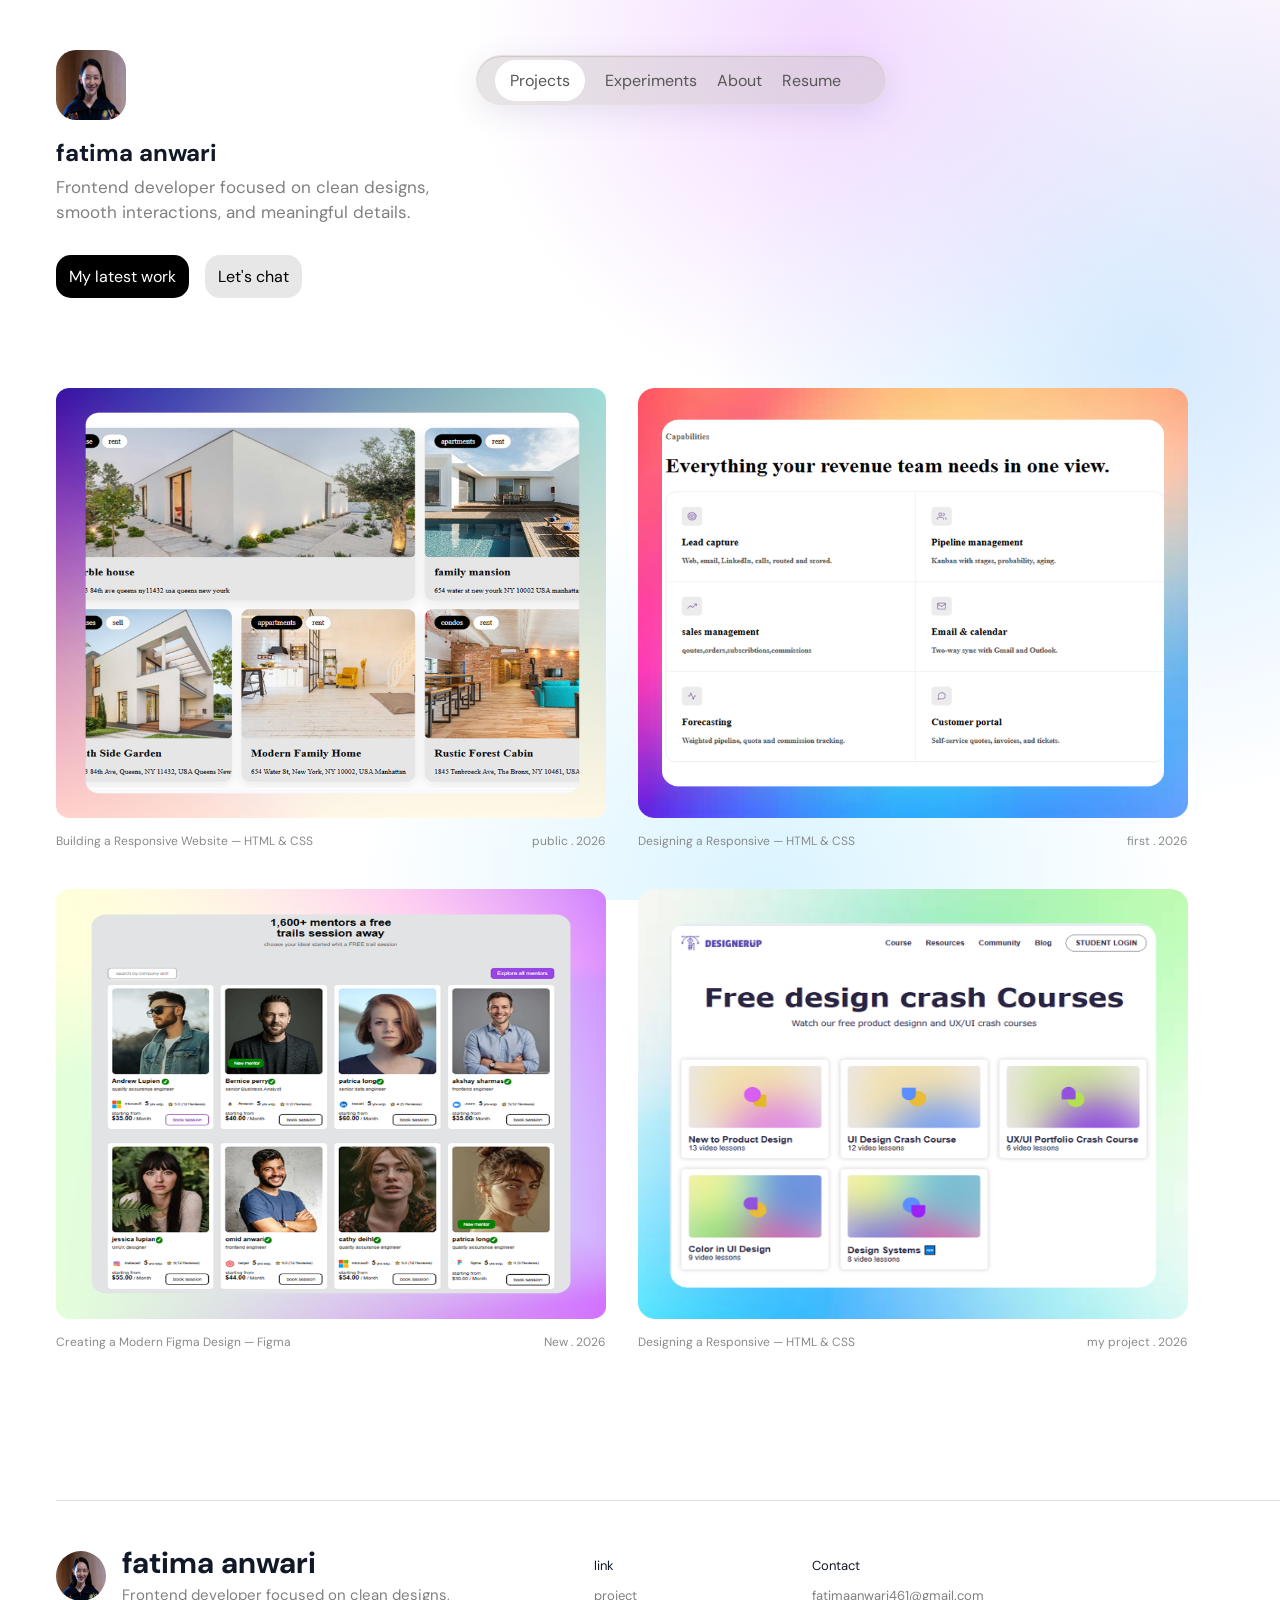
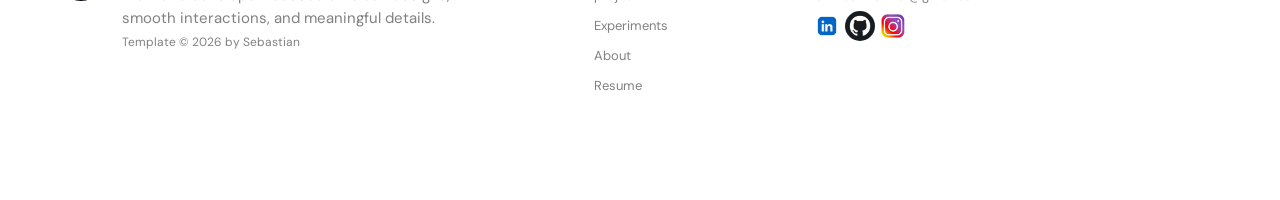
==== index.html @ 8a01c29e "first commit" ====
<!DOCTYPE html>
<html lang="en">
<head>
    <meta charset="UTF-8">
    <meta name="viewport" content="width=device-width, initial-scale=1.0">
    <title>Document</title>
    <link rel="preconnect" href="https://fonts.googleapis.com">
<link rel="preconnect" href="https://fonts.gstatic.com" crossorigin>

<link href="https://fonts.googleapis.com/css2?family=DM+Sans:wght@400;500;600;700&display=swap" rel="stylesheet">
    <link rel="stylesheet" href="style.css">





</head>
<body>
   
   
<div class="logoandnavbar">
<div class="logo">
<img src="profile.png" alt="">
</div>

<nav class="navbar">
<div class=" navbar1">  
<a href="index.html" class="pro">Projects</a>
<a href="experiments.html">Experiments</a>
<a href="about.html">About</a>
<a href="#">Resume</a>
</div> 
</nav> 
</div>
<section  id="projects">
<div class="text">
<h1>fatima anwari</h1>
<p>  Frontend developer focused on clean designs,
    <br>smooth interactions, and meaningful details.</p> 
    </div>
    <div class="btn">
<a href="" class="btnblack">My latest work </a>
  <a href="https://t.me/taira_anwari" class="btnwhite">Let's chat </a>
</div>


<div class="project">
<div class="project1">
 <a href="https://bootcomp2.vercel.app/"><img src="Group 3.png" alt=""></a>
<div class="display">
<div class="dis">
<p>Building a Responsive Website — HTML & CSS</p>
</div>
<div class="dis">
<p>public . 2026 </p>  
</div>
</div>
</div>
<div class="project1">
    <a href="https://web4-six-ivory.vercel.app/"><img src="Group 1 (1).png" alt=""></a>

<div class="display">
<div class="dis">
<p>Designing a Responsive  — HTML & CSS </p>
</div>
<div class="dis">
<p>first . 2026 </p>  
</div>
</div>
</div>
</div>
<div class="project">
<div class="project1">
 <a href="https://mentors-html-css-figma.vercel.app/"><img src="Group 1 (3).png" alt=""></a>
<div class="display">
<div class="dis">
<p>Creating a Modern Figma Design — Figma </p>
</div>
<div class="dis">
<p> New . 2026 </p>  
</div>
</div>
</div>
<div class="project1">
<a href="https://designerup-eight.vercel.app/"><img src="Group 1.png" alt=""></a>
<div class="display">
<div class="dis">
<p>Designing a Responsive  — HTML & CSS </p>
</div>
<div class="dis">
<p> my project . 2026 </p>  
</div>
</div>
</div>
</div>
</section>
<footer>
<div class="full">
<div class="foottext">
<img src="profile.png" alt=""></div>
<div class="foottext">
<h1>fatima anwari</h1>
<p class="note"> Frontend developer focused on clean designs,
<br>smooth interactions, and meaningful details.</p> 

<a href="" class="hovee">Template © 2026 by Sebastian</a>
</div>
<div class="card">
<p>link</p>
<a href="index.html">project</a><br>
<a href="experiments.html">Experiments</a><br>
<a href="about.html">About</a><br>
<a href="">Resume</a><br>
</div>
<div class="card1">
   <p>Contact</p> 
   <a href="https://mail.google.com/mail/u/0/#inbox"> fatimaanwari461@gmail.com</a><br>
<a href="https://www.linkedin.com/in/fatima-anwari-335150428/?lipi=urn%3Ali%3Apage%3Ad_flagship3_feed%3Bh%2B6I7lnOQ3S7BoDJRQFoCA%3D%3D"><img  src="WhatsApp Image 2026-08-22 at 11.02.33 PM.jpeg" alt=""></a>
<a href="https://github.com/fatimaanwari461-svg"><img  src="download.jfif" alt=""></a>
<a href="https://www.instagram.com/korean_staaar/"><img  src="OIP.webp" alt=""></a>
</div>
</div>
</div>
</footer>













    
</body>
</html>
---- style.css ----
*{
    margin: 0;
    padding: 0;
    box-sizing: border-box;
     font-family: "DM Sans", sans-serif;
}
html{
scroll-behavior: smooth;
}
body {
     
 
    min-height: 100vh;
    font-family: Arial, sans-serif;
    color: #111827;

   
    background:
        radial-gradient(
            circle at 65% 5%,
            rgba(238, 205, 255, 0.75),
            transparent 30%
        ),
        radial-gradient(
            circle at 90% 40%,
            rgba(202, 232, 255, 0.8),
            transparent 35%
        ),
        radial-gradient(
            circle at 60% 100%,
            rgba(205, 240, 255, 0.75),
            transparent 35%
        ),
        radial-gradient(
            circle at 100% 20%,
            rgba(255, 218, 245, 0.55),
            transparent 25%
        ),
        #ffffff;

    background-attachment: fixed;
}

.navbar {
    width: 410px;
    height: 50px;
    margin: 55px auto 0;
margin-left: 350px;
    display: flex;
align-items: center;
    gap: 8px;
    background: rgba(190, 181, 181, 0.35);
    border: 1px solid rgba(231, 224, 224, 0.65);
    border-radius: 25px;
    box-shadow:
        0 8px 30px rgba(80, 70, 120, 0.12),
        inset 0 1px 1px rgba(200, 193, 193, 0.8);
}

.navbar1{
    display: flex;
    align-items: center;
    gap:20px;
  padding: 1.1rem;
}
.navbar1 a{
    text-decoration: none ;
    color: rgb(88, 87, 87);
   transform: 1.5s all;
   transition-duration: 0.5s;
}
.navbar1 a:hover{
    color: rgb(0, 0, 0);
    background-color:white ;
    padding: 10px 15px;
    border-radius: 30px;
    transition: 1;
}  

.pro{
     color: rgb(0, 0, 0);
    background-color:white ;
    padding: 10px 15px;
    border-radius: 30px;
    transition: 1;
}
.logoandnavbar{
display: flex;

}

.logo img{
width: 70px;
height: 70px;
border-radius: 20px;
 transition: 0.3s;
 margin-top: 50px;
margin-left: 56px;
}
.logo:hover {
    transform: scale(1.05);
}
.text{
    margin-left: 56px;
    margin-top: 15px;
   line-height: 25px;
}
.text p
{
    margin-top: 10px;
    color: gray;
font-size: 17px;
}
.btn{
    margin-top: 30px;
    margin-left: 56px;
    display: flex;
    gap: 1rem;
}
.btnblack{
padding: 11px 13px;
color: #ffffff;
background-color: black;
border-radius: 15px;
text-decoration: none;
margin-bottom: 50px;
}


.btnwhite{
padding: 11px 13px;
color:black;
background-color: #e8e7e7;
border-radius: 15px;
text-decoration: none;
margin-bottom: 50px;
}
.btnwhite  :hover{
padding: 11px 16px;
   
}
.project{

 display: flex;
 gap:2rem ;

 border-radius: 30px;
margin-left: 56px;
margin-top: 40px;
}

.project1 img{
width: 550px;
height: 430px;
}
.display{
justify-content: space-between;
    display: flex;
    margin-top: 10px;
    color: rgb(138, 138, 138);
    font-size: 12px;
    font-weight: medium;
    
}
.display :hover{
    color: black;
}


.full{
    display: flex;
    gap: 1rem;
    margin-left: 56px;
    margin-top: 150px;
   border-top: 1px solid #ddd;
   height: 300px;
}
.foottext img{
    margin-top: 50px;
    width: 50px ;
    height: 50px;
    border-radius: 100%;
}
.foottext{
    line-height: 23px;
    font-size: 15px;
}
.foottext h1{
 margin-top: 50px;
}
.note{
    color: gray;
   margin-top: 10px;

}
.card a{
   text-decoration: none;
   color: gray;

}.card1 img{
    width: 30px;
    height: 30px;
    border-radius: 30px;
   
}
.card{
     margin-left: 8rem;
margin-top: 50px;
line-height: 30px;
font-size: 13px;
}
.card :hover{
    color :black;
}
.card1{
     margin-left: 8rem;
     margin-top: 50px;
     line-height: 30px;
     font-size: 13px;
}
.card1 :hover{
    color:black
}
.card1 a{
    color: gray;
    text-decoration: none;
}
 .foottext a{
   color: gray;
    text-decoration:none ;
    font-size: 12px;
}
.hovee:hover{
    color:rgb(201, 193, 193)
}

/*-----page 2---------*/

.word{
    display: flex;
     margin-left: 56px;
     gap: 1rem;
    flex-wrap: wrap;
}
.work-card img{
   width: 380px;
   height: 300px ;
   border-radius: 30px;
}
#vid img{
    width: 430px;
  margin-left: 56px;
    border-radius: 30px;
}
.bn{
    display: flex;
  gap: 1rem;
   font-size: 14px;
}
.notee{
    margin-top: 10px;
    line-height: 35px;
    font-size: 12px;
    margin: 10px;
}
span{
    color:gray
}.sh{
  margin-top: 40px;
  font-size: 18px;
  color: gray;
  line-height: 25px;
}
#coll a{
    color: #111827;
    text-decoration: none;
    padding: 10px 15px;
    border-radius: 15px;
    background-color: #e4e3e3;
    line-height: 170px;
}
#coll a:hover{
    color: white;
    background-color: black;
}

/* ==============================
   RESPONSIVE
   ============================== */


/* ---------- TABLET ---------- */

@media screen and (max-width: 1100px) {

    .navbar {
        width: 380px;
        margin-left: auto;
        margin-right: 30px;
    }

    .logo img {
        margin-left: 30px;
    }

    .text {
        margin-left: 30px;
        margin-right: 30px;
    }

    .btn {
        margin-left: 30px;
    }

    .project {
        margin-left: 30px;
        margin-right: 30px;
        gap: 20px;
    }

    .project1 {
        width: calc(50% - 10px);
    }

    .project1 img {
        width: 100%;
        height: auto;
    }

    .full {
        margin-left: 30px;
        margin-right: 30px;
    }

    .card,
    .card1 {
        margin-left: 40px;
    }

    .word {
        margin-left: 30px;
        margin-right: 30px;
    }

    .work-card {
        width: calc(50% - 10px);
    }

    .work-card img {
        width: 100%;
        height: auto;
    }

    .vid {
        margin-left: 30px;
        margin-right: 30px;
    }

    .vid video {
        width: 100%;
        max-width: 430px;
        margin-left: 0;
    }
}


/* ---------- TABLET / MOBILE ---------- */

@media screen and (max-width: 768px) {

    .logoandnavbar {
        display: flex;
        flex-direction: column;
        align-items: center;
    }

    .logo img {
        margin-left: 0;
        margin-top: 30px;
    }

    .navbar {
        width: 90%;
        max-width: 380px;
        margin: 25px auto 0;
    }

    .navbar1 {
        width: 100%;
        justify-content: center;
        gap: 10px;
    }

    .navbar1 a {
        font-size: 14px;
    }

    .text {
        margin: 40px 30px 0;
    }

    .text h1 {
        font-size: 40px;
    }

    .text p {
        font-size: 16px;
    }

    .btn {
        margin-left: 30px;
        margin-right: 30px;
        flex-wrap: wrap;
    }

    .project {
        display: flex;
        flex-direction: column;
        margin-left: 30px;
        margin-right: 30px;
    }

    .project1 {
        width: 100%;
    }

    .project1 img {
        width: 100%;
        height: auto;
    }

    .full {
        display: flex;
        flex-wrap: wrap;
        height: auto;
        margin-left: 30px;
        margin-right: 30px;
        padding-bottom: 40px;
    }

    .foottext {
        width: 100%;
    }

    .card,
    .card1 {
        margin-left: 20px;
    }

    .word {
        margin-left: 30px;
        margin-right: 30px;
    }

    .work-card {
        width: calc(50% - 10px);
    }

    .work-card img {
        width: 100%;
        height: auto;
    }

    .vid {
        margin-left: 30px;
        margin-right: 30px;
    }

    .vid video {
        width: 100%;
        margin-left: 0;
    }
}


/* ---------- MOBILE ---------- */

@media screen and (max-width: 480px) {

    .logo img {
        width: 60px;
        height: 60px;
        margin-top: 25px;
    }

    .navbar {
        width: calc(100% - 30px);
        margin: 20px auto 0;
    }

    .navbar1 {
        width: 100%;
        gap: 2px;
        padding: 7px;
    }

    .navbar1 a {
        font-size: 12px;
        padding: 8px 7px;
    }

    .navbar1 a:hover {
        padding: 8px 7px;
    }

    .pro {
        padding: 8px 7px;
    }

    .text {
        margin: 35px 20px 0;
    }

    .text h1 {
        font-size: 32px;
        line-height: 1.2;
    }

    .text p {
        font-size: 15px;
        line-height: 1.5;
    }

    .btn {
        margin-left: 20px;
        margin-right: 20px;
        gap: 10px;
    }

    .btnblack,
    .btnwhite {
        padding: 10px 13px;
        font-size: 14px;
        margin-bottom: 20px;
    }

    .project {
        display: block;
        margin-left: 20px;
        margin-right: 20px;
        margin-top: 25px;
    }

    .project1 {
        width: 100%;
        margin-bottom: 25px;
    }

    .project1 img {
        width: 100%;
        height: auto;
        border-radius: 20px;
    }

    .display {
        font-size: 11px;
        gap: 10px;
    }

    .full {
        display: block;
        height: auto;
        margin-left: 20px;
        margin-right: 20px;
        margin-top: 70px;
        padding-bottom: 40px;
    }

    .foottext {
        width: 100%;
    }

    .foottext img {
        margin-top: 30px;
    }

    .foottext h1 {
        margin-top: 15px;
        font-size: 24px;
    }

    .card,
    .card1 {
        margin-left: 0;
        margin-top: 30px;
    }

    .word {
        display: block;
        margin-left: 20px;
        margin-right: 20px;
    }

    .work-card {
        width: 100%;
        margin-bottom: 20px;
    }

    .work-card img {
        width: 100%;
        height: auto;
        border-radius: 20px;
    }

    .vid {
        margin-left: 20px;
        margin-right: 20px;
    }

    #vid img{
        width: 100%;
        height: auto;
        margin-left: 0;
        border-radius: 20px;
    }

    .bn {
        display: block;
        font-size: 13px;
        line-height: 27px;
    }

    .notee {
        line-height: 25px;
    }

    .sh {
        font-size: 16px;
    }

    #coll a {
        display: inline-block;
        line-height: normal;
    }
}
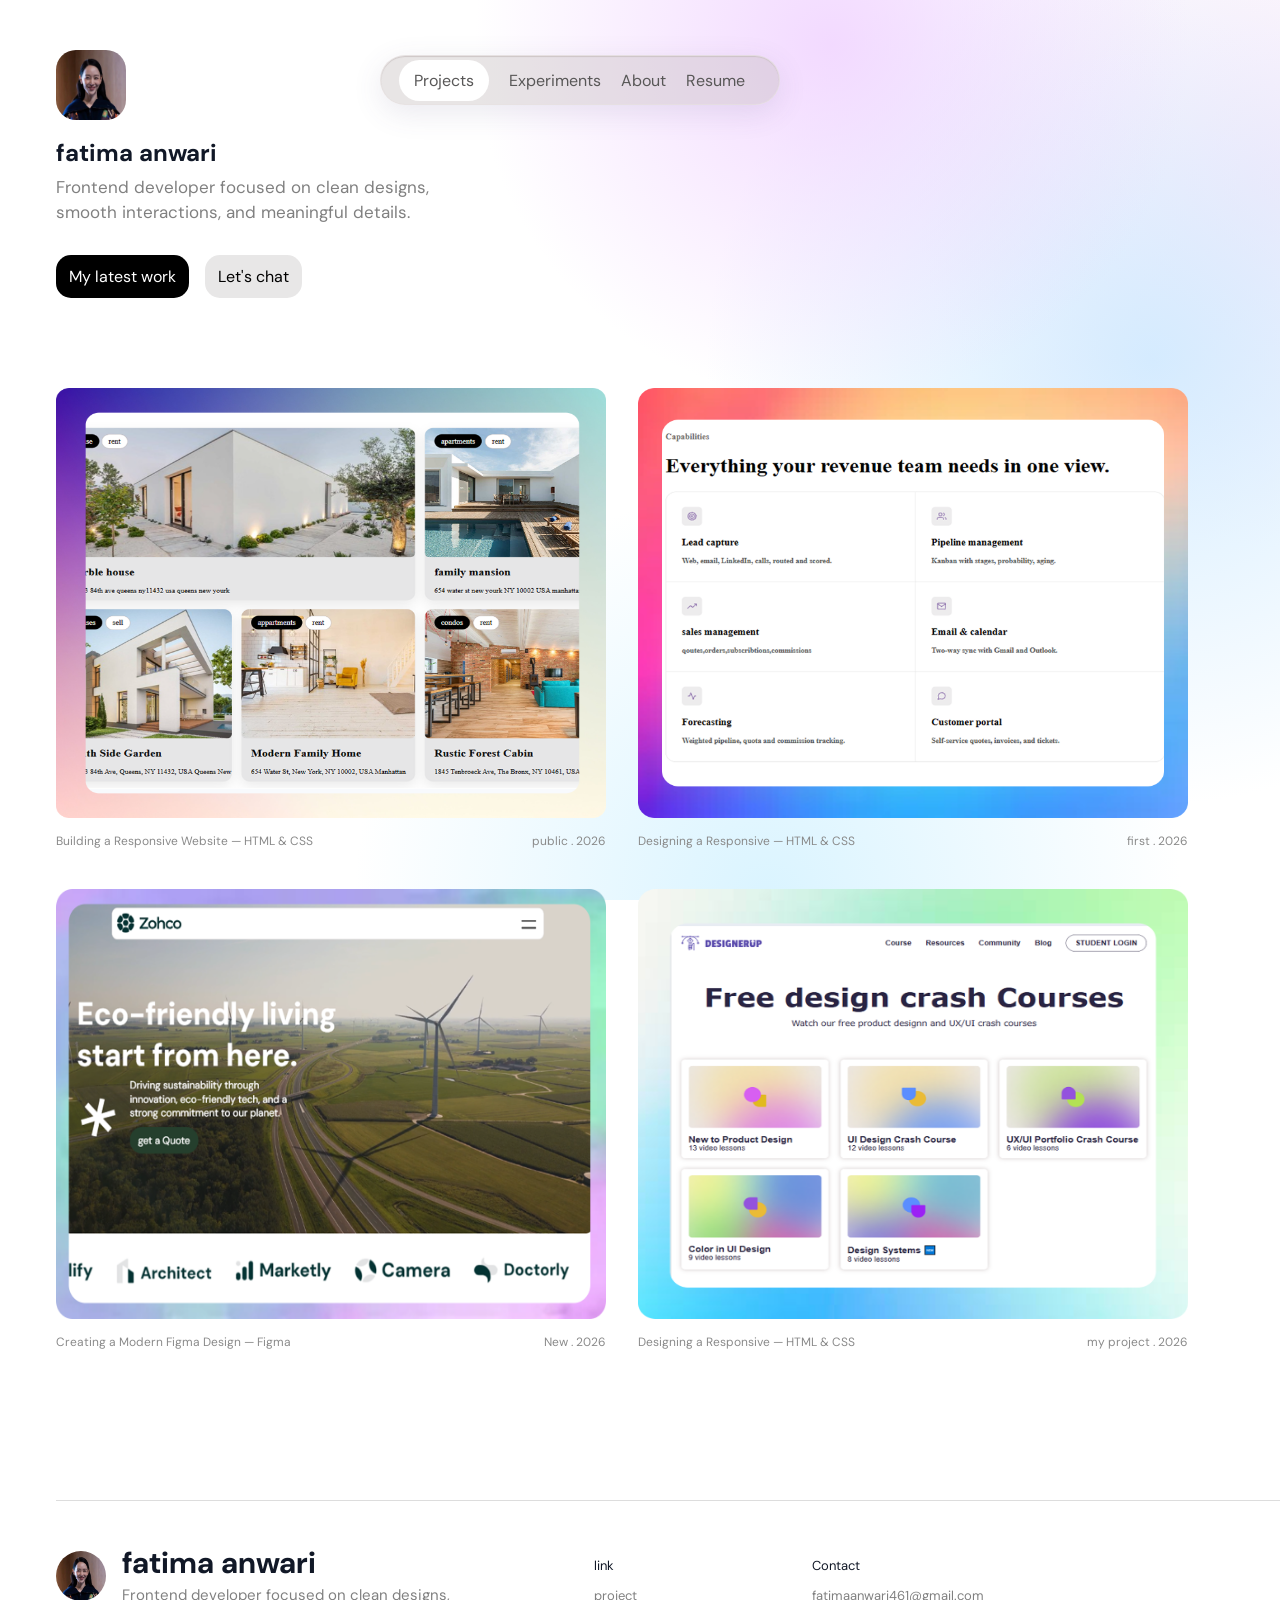
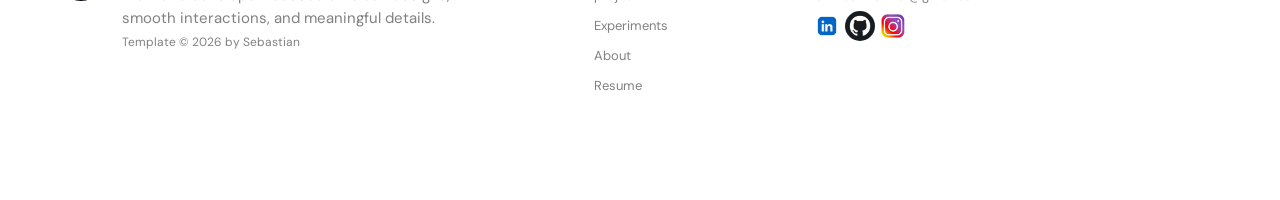
==== commit 06d2e6c4: "feat: update project link and add new image for project display" ====
--- a/index.html
+++ b/index.html
@@ -28,7 +28,7 @@
 <a href="index.html" class="pro">Projects</a>
 <a href="experiments.html">Experiments</a>
 <a href="about.html">About</a>
-<a href="#">Resume</a>
+<a href="resume.html">Resume</a>
 </div> 
 </nav> 
 </div>
@@ -71,7 +71,7 @@
 </div>
 <div class="project">
 <div class="project1">
- <a href="https://mentors-html-css-figma.vercel.app/"><img src="Group 1 (3).png" alt=""></a>
+ <a href="https://zohco-tau.vercel.app/"><img src="Group 1 (7).png" alt=""></a>
 <div class="display">
 <div class="dis">
 <p>Creating a Modern Figma Design — Figma </p>
--- a/style.css
+++ b/style.css
@@ -43,10 +43,10 @@
 }
 
 .navbar {
-    width: 410px;
+    width: 400px;
     height: 50px;
     margin: 55px auto 0;
-margin-left: 350px;
+margin-left: 380px;
     display: flex;
 align-items: center;
     gap: 8px;
@@ -56,6 +56,7 @@
     box-shadow:
         0 8px 30px rgba(80, 70, 120, 0.12),
         inset 0 1px 1px rgba(200, 193, 193, 0.8);
+        position: fixed;
 }
 
 .navbar1{
@@ -285,6 +286,503 @@
     background-color: black;
 }
 
+
+
+
+
+
+
+
+
+/* =========================
+   MAIN CV
+========================= */
+
+.cv-page {
+    max-width: 1100px;
+    margin: auto;
+    background: white;
+    border-radius: 18px;
+    overflow: hidden;
+    box-shadow: 0 15px 40px rgba(0, 0, 0, 0.08);
+}
+
+
+/* =========================
+   HEADER
+========================= */
+
+.cv-header {
+    background: #191a1d;
+    color: white;
+
+    padding: 45px 55px;
+
+    display: flex;
+    align-items: center;
+    gap: 30px;
+}
+
+
+.cv-avatar {
+    min-width: 115px;
+    height: 115px;
+
+    border-radius: 50%;
+
+    display: flex;
+    align-items: center;
+    justify-content: center;
+
+    background: white;
+    color: #191a1d;
+
+    font-size: 35px;
+    font-weight: 700;
+
+    border: 6px solid #3b3c40;
+}
+
+
+.cv-heading h1 {
+    font-size: 36px;
+    margin-bottom: 4px;
+}
+
+
+.cv-heading h3 {
+    font-size: 18px;
+    font-weight: 500;
+    color: #c5c6c8;
+
+    margin-bottom: 12px;
+}
+
+
+.cv-heading p {
+    max-width: 650px;
+
+    font-size: 14px;
+    line-height: 1.7;
+
+    color: #b5b6b9;
+}
+
+
+/* =========================
+   CONTACT
+========================= */
+
+.cv-contact {
+    padding: 16px 55px;
+
+    display: flex;
+    flex-wrap: wrap;
+    gap: 25px;
+
+    border-bottom: 1px solid #e4e4e4;
+
+    font-size: 12px;
+    color: #62656a;
+}
+
+
+/* =========================
+   BODY
+========================= */
+
+.cv-body {
+    display: grid;
+    grid-template-columns: 1.6fr 1fr;
+}
+
+
+.cv-left {
+    padding: 40px 45px;
+}
+
+
+.cv-right {
+    padding: 40px 35px;
+
+    background: #f5f5f6;
+
+    border-left: 1px solid #e4e4e4;
+}
+
+
+/* =========================
+   LEFT BOXES
+========================= */
+
+.cv-box {
+    margin-bottom: 38px;
+}
+
+
+.cv-box h2,
+.cv-side-box h2 {
+    font-size: 20px;
+
+    margin-bottom: 20px;
+
+    position: relative;
+
+    padding-bottom: 10px;
+
+    border-bottom: 2px solid #e3e3e4;
+}
+
+
+.cv-box h2::after,
+.cv-side-box h2::after {
+    content: "";
+
+    position: absolute;
+
+    left: 0;
+    bottom: -2px;
+
+    width: 45px;
+    height: 2px;
+
+    background: #191a1d;
+}
+
+
+.cv-box > p {
+    color: #64676c;
+
+    font-size: 14px;
+
+    line-height: 1.8;
+}
+
+
+/* =========================
+   EXPERIENCE
+========================= */
+
+.cv-experience {
+    display: grid;
+
+    grid-template-columns: 115px 1fr;
+
+    gap: 20px;
+
+    margin-bottom: 28px;
+}
+
+
+.cv-date {
+    font-size: 12px;
+    font-weight: 700;
+    color: #777a7f;
+}
+
+
+.cv-experience h3 {
+    font-size: 16px;
+    margin-bottom: 3px;
+}
+
+
+.cv-experience h4 {
+    font-size: 13px;
+    color: #777a7f;
+
+    font-weight: 500;
+
+    margin-bottom: 8px;
+}
+
+
+.cv-experience p {
+    font-size: 13px;
+
+    line-height: 1.7;
+
+    color: #696c71;
+}
+
+
+/* =========================
+   EDUCATION
+========================= */
+
+.cv-education {
+    margin-bottom: 25px;
+
+    padding-left: 18px;
+
+    border-left: 3px solid #191a1d;
+}
+
+
+.cv-education h3 {
+    font-size: 16px;
+    margin-bottom: 4px;
+}
+
+
+.cv-school {
+    font-size: 13px;
+    font-weight: 600;
+
+    color: #777a7f;
+
+    margin-bottom: 7px;
+}
+
+
+.cv-education > p:last-child {
+    font-size: 13px;
+
+    color: #686b70;
+
+    line-height: 1.6;
+}
+
+
+/* =========================
+   RIGHT SIDE
+========================= */
+
+.cv-side-box {
+    margin-bottom: 35px;
+}
+
+
+/* =========================
+   SKILLS
+========================= */
+
+.cv-skill {
+    margin-bottom: 20px;
+}
+
+
+.cv-skill > div:first-child {
+    display: flex;
+    justify-content: space-between;
+
+    margin-bottom: 7px;
+}
+
+
+.cv-skill span {
+    font-size: 13px;
+    font-weight: 600;
+}
+
+
+.cv-skill b {
+    font-size: 11px;
+    color: #777a7f;
+}
+
+
+.cv-bar {
+    width: 100%;
+    height: 7px;
+
+    background: #dedfe1;
+
+    border-radius: 20px;
+
+    overflow: hidden;
+}
+
+
+.cv-bar span {
+    display: block;
+
+    height: 100%;
+
+    background: #191a1d;
+
+    border-radius: 20px;
+}
+
+
+.cv-html {
+    width: 90%;
+}
+
+.cv-css {
+    width: 85%;
+}
+
+.cv-js {
+    width: 65%;
+}
+
+.cv-figma {
+    width: 75%;
+}
+
+
+/* =========================
+   PROJECTS
+========================= */
+
+.cv-project {
+    display: grid;
+
+    grid-template-columns: 35px 1fr;
+
+    gap: 12px;
+
+    margin-bottom: 22px;
+}
+
+
+.cv-project > span {
+    font-size: 13px;
+
+    font-weight: 700;
+
+    color: #999b9f;
+}
+
+
+.cv-project h3 {
+    font-size: 14px;
+
+    margin-bottom: 5px;
+}
+
+
+.cv-project p {
+    font-size: 12px;
+
+    color: #6e7176;
+
+    line-height: 1.6;
+}
+
+
+/* =========================
+   LANGUAGES
+========================= */
+
+.cv-language {
+    display: flex;
+
+    justify-content: space-between;
+
+    margin-bottom: 15px;
+
+    font-size: 13px;
+}
+
+
+.cv-language b {
+    font-size: 12px;
+
+    color: #777a7f;
+}
+
+
+/* =========================
+   INTERESTS
+========================= */
+
+.cv-interest-list {
+    display: flex;
+
+    flex-wrap: wrap;
+
+    gap: 8px;
+}
+
+
+.cv-interest-list span {
+    padding: 7px 10px;
+
+    background: white;
+
+    border: 1px solid #dedfe1;
+
+    border-radius: 20px;
+
+    font-size: 11px;
+}
+
+
+/* =========================
+   RESPONSIVE
+========================= */
+
+@media (max-width: 800px) {
+
+    body {
+        padding: 20px 10px;
+    }
+
+    .cv-header {
+        padding: 35px 30px;
+    }
+
+    .cv-contact {
+        padding: 15px 30px;
+    }
+
+    .cv-body {
+        grid-template-columns: 1fr;
+    }
+
+    .cv-right {
+        border-left: none;
+        border-top: 1px solid #e4e4e4;
+    }
+
+    .cv-left,
+    .cv-right {
+        padding: 35px 30px;
+    }
+
+}
+
+
+@media (max-width: 550px) {
+
+    body {
+        padding: 0;
+    }
+
+    .cv-page {
+        border-radius: 0;
+    }
+
+    .cv-header {
+        flex-direction: column;
+        text-align: center;
+        padding: 35px 20px;
+    }
+
+    .cv-heading h1 {
+        font-size: 28px;
+    }
+
+    .cv-contact {
+        justify-content: center;
+        padding: 18px;
+        gap: 12px;
+    }
+
+    .cv-left,
+    .cv-right {
+        padding: 30px 20px;
+    }
+
+    .cv-experience {
+        grid-template-columns: 1fr;
+        gap: 5px;
+    }
+
+}
+
 /* ==============================
    RESPONSIVE
    ============================== */
